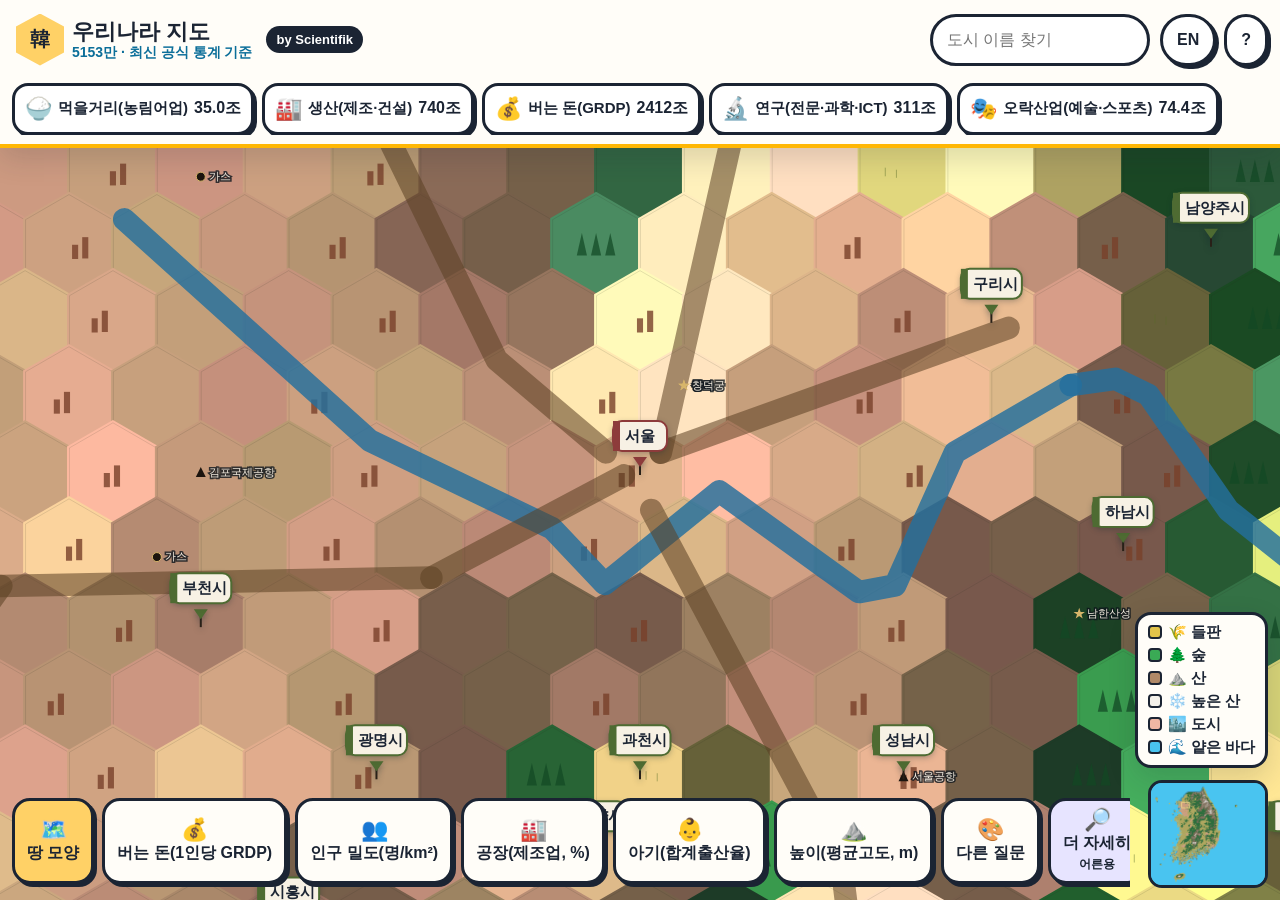
==== koreaciv/index.html @ 0bd12ffd "Add the koreaciv map under koreaciv/. Static files only, with relative paths, so GitHub Pages can se" ====
<!doctype html>
<html lang="ko">
<head>
  <meta charset="utf-8">
  <meta name="viewport" content="width=device-width, initial-scale=1, viewport-fit=cover">
  <title>코리아시브 — 대한민국을 문명 지도로</title>
  <meta name="description" content="공개 통계로 그린 대한민국의 헥스 지도. 인구, 지역내총생산, 발전소, 공항, 세계유산.">
  <meta name="theme-color" content="#e8f7ff">
  <link rel="icon" href="favicon.svg" type="image/svg+xml">
  <link rel="canonical" href="https://scientifik.ai/koreaciv/">
  <meta property="og:type" content="website">
  <meta property="og:title" content="코리아시브 — 대한민국을 문명 지도로">
  <meta property="og:description" content="시군구 통계와 지형을 문명 게임의 말로 읽어 주는 정적 지도.">
  <meta property="og:url" content="https://scientifik.ai/koreaciv/">
  <link rel="stylesheet" href="css/style.css">
</head>
<body>
  <header id="topbar">
    <button id="brand" class="brand" type="button" title="처음으로">
      <span class="seal" aria-hidden="true">韓</span>
      <span class="brand-text">
        <strong id="brand-name">대한민국</strong>
        <em id="brand-turn">2020</em>
      </span>
    </button>
    <a class="by" href="https://scientifik.ai" target="_blank" rel="noopener">by Scientifik</a>
    <div id="yields" class="yields" role="group" aria-label="산출"></div>
    <div class="spacer"></div>
    <form id="search-form" class="search" role="search">
      <input id="search" type="search" autocomplete="off" spellcheck="false" placeholder="도시 · 시군구 · 유산" aria-label="검색">
      <div id="search-list" class="search-list" hidden></div>
    </form>
    <div class="tb-actions">
      <button id="lang" class="btn" type="button">EN</button>
      <button id="about-btn" class="btn" type="button" aria-label="안내">?</button>
    </div>
  </header>

  <canvas id="map" aria-label="대한민국 헥스 지도"></canvas>
  <div id="tip" class="tip" hidden></div>

  <aside id="dock" class="dock" hidden></aside>
  <div id="about" class="modal" hidden></div>

  <div id="lensbar" class="lensbar"></div>
  <div id="legend" class="legend" hidden></div>
  <div id="key" class="key"></div>
  <canvas id="mini" class="mini" aria-label="미니맵"></canvas>
  <section id="tour" class="tour" hidden></section>

  <div id="loading">
    <div class="seal seal-lg" aria-hidden="true">韓</div>
    <p id="loading-text">국토를 살피는 중…</p>
  </div>
  <script type="module" src="js/app.js"></script>
</body>
</html>
---- koreaciv/css/style.css ----
:root {
  --sky: #e8f7ff;
  --sea: #2ea4e0;
  --ink: #1b2433;
  --card: #fffdf8;
  --sun: #ffb703;
  --coral: #ff6b6b;
  --leaf: #2f9e44;
  --grape: #5b4bdb;
  --line: #f0e2c4;
  --shadow: 0 10px 28px rgba(27, 36, 51, 0.16);
  --top: 148px;
  font-family: "Apple SD Gothic Neo", "Noto Sans KR", "Malgun Gothic", "Segoe UI", sans-serif;
  font-size: 18px;
  color: var(--ink);
  background: var(--sky);
}

* { box-sizing: border-box; }
[hidden] { display: none !important; }
html, body { margin: 0; height: 100%; overflow: hidden; }
button, input { font: inherit; color: inherit; }
button { cursor: pointer; }
#map {
  position: fixed; inset: 0; width: 100%; height: 100%; display: block;
  background: #49c4f0; touch-action: none;
}

#topbar {
  position: fixed; z-index: 5; top: 0; left: 0; right: 0;
  min-height: var(--top);
  display: flex; flex-wrap: wrap; align-items: center; gap: 10px;
  padding: 8px 12px;
  background: #fffdf8;
  border-bottom: 4px solid var(--sun);
  box-shadow: var(--shadow);
}
.brand { display: flex; align-items: center; gap: 8px; background: none; border: 0; padding: 4px; text-align: left; min-height: 56px; flex: 0 0 auto; }
.brand-text { display: flex; flex-direction: column; line-height: 1.15; white-space: nowrap; }
.brand-text strong { font-size: 22px; }
.brand-text em { font-style: normal; color: #0b6e99; font-size: 14px; font-weight: 700; }
.seal {
  width: 48px; height: 52px; display: grid; place-items: center;
  background: #ffd166; color: #1b2433;
  clip-path: polygon(50% 0, 100% 25%, 100% 75%, 50% 100%, 0 75%, 0 25%);
  font-size: 20px; font-weight: 800;
}
.seal-lg { width: 84px; height: 92px; font-size: 36px; margin: 0 auto 8px; }

.yields { display: flex; gap: 8px; min-width: 0; overflow-x: auto; flex: 1 0 100%; order: 10; }
.yield {
  display: flex; flex-direction: row; align-items: center; gap: 6px;
  background: #fff; border: 3px solid #1b2433; border-radius: 16px;
  padding: 6px 10px; min-height: 52px; flex: 0 0 auto;
  white-space: nowrap;
  box-shadow: 3px 3px 0 #1b2433;
}
.yield:hover, .yield:focus-visible { background: #fff4cc; }
.yield .emo { font-size: 22px; line-height: 1; }
.yield span { font-size: 15px; font-weight: 800; }
.yield b { font-size: 16px; font-variant-numeric: tabular-nums; }

.spacer { flex: 1 1 8px; }
.search { position: relative; width: 220px; flex: 0 1 220px; min-width: 160px; }
.search input {
  width: 100%; min-height: 52px; background: #fff; border: 3px solid #1b2433;
  border-radius: 999px; padding: 8px 14px; outline: none; font-size: 16px;
}
.search input:focus { box-shadow: 0 0 0 4px #ffd166; }
.search-list {
  position: absolute; top: calc(100% + 6px); left: 0; right: 0;
  background: #fff; border: 3px solid #1b2433; border-radius: 16px;
  box-shadow: var(--shadow); max-height: 320px; overflow: auto; z-index: 6;
}
.search-list button {
  display: block; width: 100%; text-align: left; background: none; border: 0;
  padding: 12px 14px; border-bottom: 1px solid var(--line); min-height: 52px;
}
.search-list button:hover, .search-list button.active { background: #fff4cc; }
.search-list small { display: block; color: #4d5b70; font-size: 14px; }

.tb-actions { display: flex; gap: 8px; flex: 0 0 auto; }
.btn {
  background: #fff; border: 3px solid #1b2433; border-radius: 999px;
  min-height: 52px; padding: 8px 14px; font-weight: 800; font-size: 16px;
  white-space: nowrap; flex: 0 0 auto;
  box-shadow: 3px 3px 0 #1b2433;
}
.btn:hover, .btn[aria-pressed="true"] { background: #ffd166; }
.btn-help { background: #c8f7dc; }

.lensbar, .legend, .key, .mini, .dock, .tip, .modal, .tour {
  position: fixed; z-index: 4;
}
.lensbar {
  left: 12px; right: 150px; bottom: 12px;
  display: flex; flex-wrap: nowrap; gap: 8px; overflow-x: auto; padding-bottom: 4px;
}
.lensbar button {
  flex: 0 0 auto;
  background: #fffdf8; border: 3px solid #1b2433; color: var(--ink);
  border-radius: 18px; min-height: 64px; padding: 8px 12px;
  font-size: 16px; font-weight: 800; box-shadow: 3px 3px 0 #1b2433;
  display: flex; flex-direction: column; align-items: center; justify-content: center; gap: 2px;
  white-space: nowrap;
}
.lensbar button .emo { font-size: 22px; line-height: 1; }
.lensbar button[aria-pressed="true"] { background: #ffd166; }
.lensbar button.grown { background: #e7e4ff; }

.legend {
  left: 12px; bottom: 92px; width: min(420px, calc(100vw - 24px));
  background: #fffdf8; border: 3px solid #1b2433; border-radius: 18px;
  padding: 12px 14px; box-shadow: var(--shadow);
}
.legend h3 { margin: 0; font-size: 22px; }
.legend .say { margin: 6px 0 0; font-size: 18px; line-height: 1.35; }
.legend .tech { margin: 4px 0 0; color: #4d5b70; font-size: 13px; }
.ramp { height: 16px; border-radius: 99px; margin: 10px 0 4px; border: 2px solid #1b2433; }
.ramp-scale { display: flex; justify-content: space-between; font-size: 14px; font-weight: 700; }

.key {
  right: 12px; bottom: 132px; background: #fffdf8; border: 3px solid #1b2433;
  border-radius: 16px; padding: 8px 10px; font-size: 15px; font-weight: 750;
  display: grid; gap: 4px; box-shadow: var(--shadow);
}
.sw { display: inline-block; width: 14px; height: 14px; border-radius: 4px; margin-right: 6px; vertical-align: -2px; border: 2px solid #1b2433; }
.mini {
  right: 12px; bottom: 12px; width: 120px; height: 108px;
  background: #49c4f0; border: 3px solid #1b2433; border-radius: 14px;
}

.tip {
  z-index: 6; pointer-events: none; max-width: 280px;
  background: #fffdf8; border: 3px solid #1b2433; border-radius: 14px;
  padding: 10px 12px; font-size: 16px; line-height: 1.35; box-shadow: var(--shadow);
}
.tip strong { display: block; font-size: 18px; }
.tip span { color: #4d5b70; }

.dock {
  top: calc(var(--top) + 12px); left: 12px; bottom: 108px;
  width: min(480px, calc(100vw - 24px));
  background: var(--card); border: 3px solid #1b2433; border-radius: 22px;
  box-shadow: var(--shadow); display: flex; flex-direction: column; overflow: hidden;
}
.dock header {
  display: flex; align-items: flex-start; gap: 8px;
  padding: 14px 14px 10px; border-bottom: 3px solid var(--line);
}
.dock header h2 { margin: 0; font-size: 26px; line-height: 1.2; }
.dock header p, .sub { margin: 4px 0 0; color: #4d5b70; font-size: 16px; }
.dock .body { overflow: auto; padding: 14px 16px 20px; }
.icon-x {
  margin-left: auto; background: #ffd166; border: 3px solid #1b2433;
  border-radius: 999px; min-width: 52px; min-height: 52px; font-size: 18px; font-weight: 800;
}

.badge {
  display: inline-block; background: #5b4bdb; color: white;
  border-radius: 999px; padding: 6px 12px; font-size: 16px; font-weight: 800;
}
.stats { display: grid; grid-template-columns: repeat(3, 1fr); gap: 8px; margin: 10px 0; }
.stat { background: #f3fbff; border: 2px solid #1b2433; border-radius: 14px; padding: 8px; }
.stat span { display: block; color: #4d5b70; font-size: 13px; font-weight: 750; }
.stat b { font-size: 18px; }
.stat small { display: block; color: #4d5b70; font-size: 12px; }
.yield-row { display: flex; flex-wrap: wrap; gap: 8px; margin: 8px 0; }
.yield-row em {
  font-style: normal; background: #fff; border: 2px solid #1b2433;
  border-radius: 12px; padding: 8px 10px; font-size: 15px; font-weight: 750;
}
.cards { display: grid; grid-template-columns: 1fr 1fr; gap: 8px; }
.card { background: #f7fff4; border: 2px solid #1b2433; border-radius: 14px; padding: 10px; }
.card strong { display: block; font-size: 18px; }
.card small { color: #4d5b70; }
.bars { display: grid; gap: 8px; margin: 8px 0 12px; }
.bar { display: grid; grid-template-columns: 110px 1fr 48px; gap: 8px; align-items: center; font-size: 15px; font-weight: 700; }
.bar i { display: block; height: 14px; background: #efe6d4; border-radius: 99px; overflow: hidden; border: 2px solid #1b2433; }
.bar i b { display: block; height: 100%; background: #ff8c42; }
.list-btn, .member {
  width: 100%; text-align: left; background: #fff; border: 3px solid #1b2433;
  border-radius: 16px; padding: 12px; margin: 0 0 8px; min-height: 56px;
  font-size: 17px; font-weight: 750; box-shadow: 3px 3px 0 #1b2433;
}
.list-btn:hover, .member:hover { background: #fff4cc; }
.tabs { display: flex; gap: 6px; overflow: auto; padding-bottom: 8px; }
.tabs button {
  background: #fff; border: 2px solid #1b2433; border-radius: 999px;
  padding: 8px 12px; min-height: 44px; white-space: nowrap; font-weight: 800;
}
.tabs button[aria-pressed="true"] { background: #ffd166; }
.table-wrap { overflow: auto; max-height: 38vh; border: 3px solid #1b2433; border-radius: 12px; }
table { width: 100%; border-collapse: collapse; font-size: 15px; }
th, td { padding: 8px; text-align: right; white-space: nowrap; border-bottom: 1px solid var(--line); }
th { position: sticky; top: 0; background: #fff4cc; cursor: pointer; }
td:first-child, th:first-child { text-align: left; }
tr.sel { background: #ffe08a; }
.axes { display: flex; gap: 8px; margin-bottom: 8px; }
.axes label { flex: 1; font-size: 15px; font-weight: 800; display: grid; gap: 4px; }
.axes select { width: 100%; min-height: 48px; border: 3px solid #1b2433; border-radius: 12px; background: #fff; font-size: 16px; }
#scatter { width: 100%; height: 220px; background: #fff; border: 3px solid #1b2433; border-radius: 12px; display: block; }
.grown-note {
  background: #e7e4ff; border-radius: 12px; padding: 8px 10px; font-size: 15px; margin-bottom: 8px;
}

.modal { inset: 0; z-index: 8; background: rgba(27, 36, 51, 0.45); display: grid; place-items: center; padding: 16px; }
.sheet {
  width: min(880px, 100%); max-height: min(88vh, 920px); background: #fffdf8;
  border: 3px solid #1b2433; border-radius: 22px; overflow: auto; box-shadow: var(--shadow);
}
.sheet header { display: flex; align-items: center; padding: 14px; }
.source { border-top: 3px solid var(--line); padding: 12px 14px; }
.source h3 { margin: 0 0 4px; font-size: 18px; }
.source p { margin: 4px 0; font-size: 15px; line-height: 1.45; }
.note { background: #fff4cc; border-radius: 12px; padding: 10px 12px; margin: 10px 14px; font-size: 16px; line-height: 1.45; }

.tour {
  left: 50%; bottom: 108px; transform: translateX(-50%);
  width: min(560px, calc(100vw - 24px));
  background: #fffdf8; border: 4px solid #1b2433; border-radius: 24px;
  padding: 16px; box-shadow: var(--shadow); z-index: 7;
}
.tour .emo { font-size: 40px; }
.tour h2 { margin: 4px 0; font-size: 28px; }
.tour p { margin: 0 0 12px; font-size: 18px; line-height: 1.4; }
.tour .row { display: flex; gap: 8px; }
.tour .row button { flex: 1; min-height: 56px; font-size: 18px; }
.tour .go { background: #2f9e44; color: white; }

.by {
  align-self: center; flex: 0 0 auto;
  background: #1b2433; color: white; text-decoration: none;
  border-radius: 999px; padding: 6px 10px; font-size: 13px; font-weight: 800;
  white-space: nowrap;
}
.by:hover { background: #5b4bdb; }

#loading {
  position: fixed; inset: 0; z-index: 9; display: grid; place-items: center; align-content: center;
  background: #e8f7ff; text-align: center;
}
#loading p { font-size: 22px; font-weight: 800; }
.hidden { display: none !important; }

h3 { font-size: 18px; margin: 14px 0 6px; }

@media (max-width: 800px) {
  :root { --top: auto; font-size: 17px; }
  #topbar { flex-wrap: wrap; padding: 8px; gap: 8px; }
  .brand-text strong { font-size: 18px; }
  .search { flex: 1 1 150px; min-width: 150px; width: auto; }
  .yields { order: 5; flex: 1 0 100%; width: 100%; }
  .yield { min-height: 44px; }
  .dock {
    left: 8px; right: 8px; top: auto; bottom: 84px; width: auto; height: auto;
    max-height: 48vh; border-radius: 18px;
  }
  .lensbar { left: 8px; right: 8px; bottom: 8px; }
  .legend { left: 8px; right: 8px; bottom: 88px; width: auto; }
  .key, .mini { display: none; }
  .tour { bottom: 96px; }
}
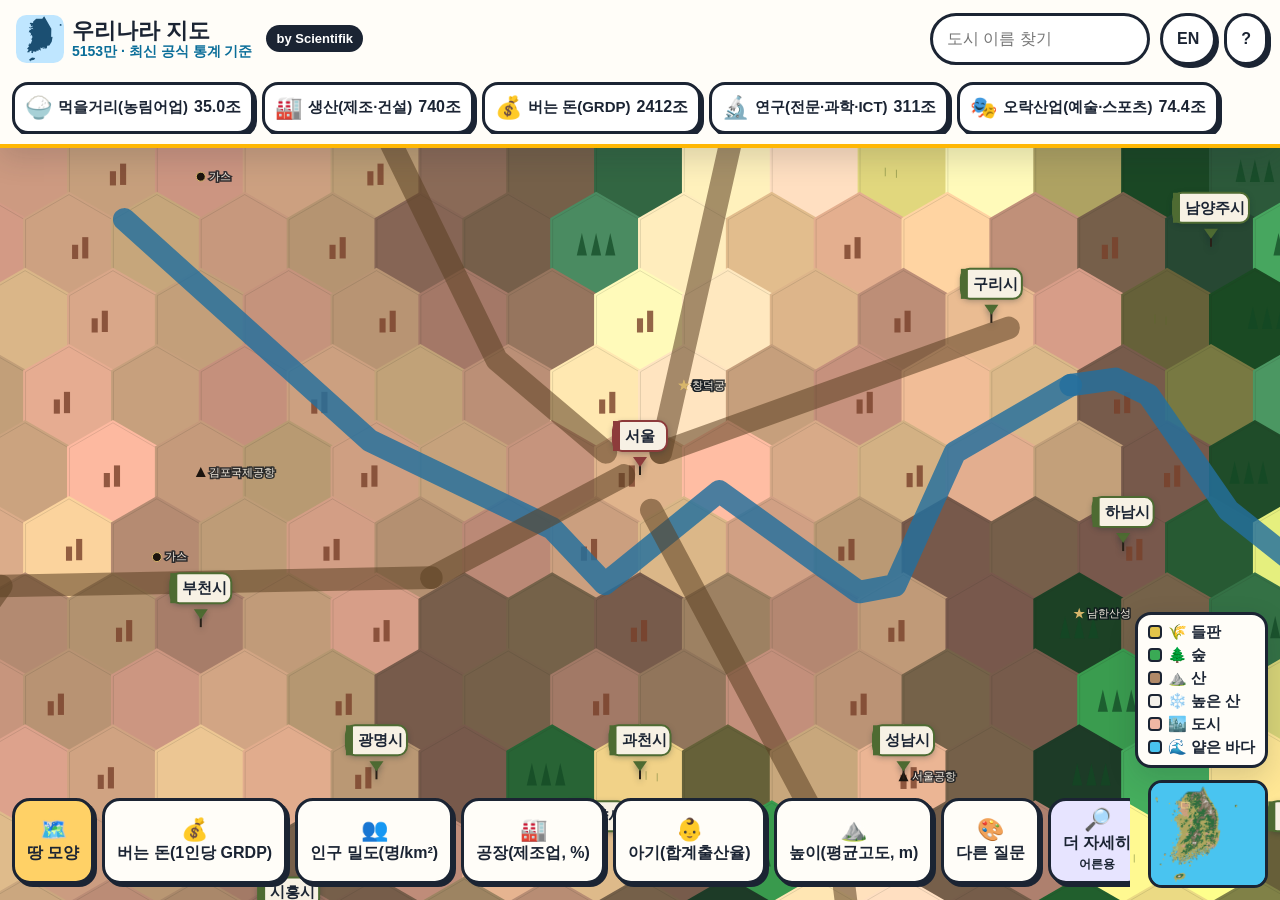
==== commit 480d555d: "Replace the hex seal with a sky-blue map of Korea. The badge is drawn from the district outline: the" ====
--- a/koreaciv/index.html
+++ b/koreaciv/index.html
@@ -17,7 +17,12 @@
 <body>
   <header id="topbar">
     <button id="brand" class="brand" type="button" title="처음으로">
-      <span class="seal" aria-hidden="true">韓</span>
+      <span class="seal" aria-hidden="true"><svg xmlns="http://www.w3.org/2000/svg" focusable="false" viewBox="0 0 64 64">
+  <rect width="64" height="64" rx="14" fill="#BFE6FF"/>
+  <path fill="#1B4F72" d="M 14.70 49.66 L 16.90 46.44 L 14.79 45.06 L 17.71 41.40 L 15.89 40.05 L 17.75 39.29 L 17.40 38.18 L 17.97 37.67 L 19.32 37.47 L 17.86 38.27 L 18.45 38.93 L 19.99 37.71 L 21.52 33.33 L 19.56 31.66 L 21.18 31.69 L 21.92 29.35 L 21.16 26.39 L 20.35 27.38 L 18.55 27.05 L 19.95 26.25 L 19.70 24.00 L 18.42 23.90 L 19.40 22.99 L 16.96 23.01 L 18.44 19.60 L 19.32 20.05 L 20.52 18.77 L 20.29 17.84 L 23.33 18.95 L 21.51 16.97 L 19.69 17.92 L 17.76 17.34 L 17.72 15.96 L 19.94 17.27 L 20.13 16.85 L 19.46 16.43 L 19.36 15.54 L 20.57 16.46 L 22.34 15.08 L 21.82 14.13 L 20.65 15.29 L 19.30 13.13 L 20.70 12.89 L 18.15 11.63 L 19.24 10.22 L 22.78 10.60 L 22.94 8.78 L 26.96 4.87 L 35.04 4.90 L 37.53 1.57 L 47.11 18.45 L 46.89 27.85 L 47.22 29.56 L 48.37 28.98 L 48.71 29.80 L 47.59 35.60 L 44.50 40.64 L 41.55 41.08 L 41.39 43.37 L 39.65 45.71 L 39.22 44.05 L 36.72 45.35 L 36.20 44.15 L 38.13 44.49 L 37.13 42.34 L 37.45 43.88 L 35.54 42.99 L 35.25 44.65 L 32.59 43.36 L 32.95 47.61 L 30.31 45.63 L 30.30 48.07 L 29.43 46.89 L 28.16 47.99 L 27.05 47.43 L 27.15 48.96 L 25.91 48.74 L 25.71 49.80 L 25.12 48.61 L 22.44 48.68 L 22.86 50.36 L 22.04 50.98 L 19.96 49.52 L 20.88 48.61 L 20.39 47.29 L 17.78 48.52 L 18.18 49.59 L 14.70 49.66 Z"/>
+  <path fill="#1B4F72" d="M 17.53 59.45 L 21.34 56.81 L 25.58 57.20 L 24.21 59.72 L 19.66 60.54 L 18.94 61.84 L 17.53 59.45 Z"/>
+  <circle cx="59.47" cy="13.20" r="1.25" fill="#1B4F72"/>
+</svg></span>
       <span class="brand-text">
         <strong id="brand-name">대한민국</strong>
         <em id="brand-turn">2020</em>
@@ -49,7 +54,12 @@
   <section id="tour" class="tour" hidden></section>
 
   <div id="loading">
-    <div class="seal seal-lg" aria-hidden="true">韓</div>
+    <div class="seal seal-lg" aria-hidden="true"><svg xmlns="http://www.w3.org/2000/svg" focusable="false" viewBox="0 0 64 64">
+  <rect width="64" height="64" rx="14" fill="#BFE6FF"/>
+  <path fill="#1B4F72" d="M 14.70 49.66 L 16.90 46.44 L 14.79 45.06 L 17.71 41.40 L 15.89 40.05 L 17.75 39.29 L 17.40 38.18 L 17.97 37.67 L 19.32 37.47 L 17.86 38.27 L 18.45 38.93 L 19.99 37.71 L 21.52 33.33 L 19.56 31.66 L 21.18 31.69 L 21.92 29.35 L 21.16 26.39 L 20.35 27.38 L 18.55 27.05 L 19.95 26.25 L 19.70 24.00 L 18.42 23.90 L 19.40 22.99 L 16.96 23.01 L 18.44 19.60 L 19.32 20.05 L 20.52 18.77 L 20.29 17.84 L 23.33 18.95 L 21.51 16.97 L 19.69 17.92 L 17.76 17.34 L 17.72 15.96 L 19.94 17.27 L 20.13 16.85 L 19.46 16.43 L 19.36 15.54 L 20.57 16.46 L 22.34 15.08 L 21.82 14.13 L 20.65 15.29 L 19.30 13.13 L 20.70 12.89 L 18.15 11.63 L 19.24 10.22 L 22.78 10.60 L 22.94 8.78 L 26.96 4.87 L 35.04 4.90 L 37.53 1.57 L 47.11 18.45 L 46.89 27.85 L 47.22 29.56 L 48.37 28.98 L 48.71 29.80 L 47.59 35.60 L 44.50 40.64 L 41.55 41.08 L 41.39 43.37 L 39.65 45.71 L 39.22 44.05 L 36.72 45.35 L 36.20 44.15 L 38.13 44.49 L 37.13 42.34 L 37.45 43.88 L 35.54 42.99 L 35.25 44.65 L 32.59 43.36 L 32.95 47.61 L 30.31 45.63 L 30.30 48.07 L 29.43 46.89 L 28.16 47.99 L 27.05 47.43 L 27.15 48.96 L 25.91 48.74 L 25.71 49.80 L 25.12 48.61 L 22.44 48.68 L 22.86 50.36 L 22.04 50.98 L 19.96 49.52 L 20.88 48.61 L 20.39 47.29 L 17.78 48.52 L 18.18 49.59 L 14.70 49.66 Z"/>
+  <path fill="#1B4F72" d="M 17.53 59.45 L 21.34 56.81 L 25.58 57.20 L 24.21 59.72 L 19.66 60.54 L 18.94 61.84 L 17.53 59.45 Z"/>
+  <circle cx="59.47" cy="13.20" r="1.25" fill="#1B4F72"/>
+</svg></div>
     <p id="loading-text">국토를 살피는 중…</p>
   </div>
   <script type="module" src="js/app.js"></script>
--- a/koreaciv/css/style.css
+++ b/koreaciv/css/style.css
@@ -40,12 +40,11 @@
 .brand-text strong { font-size: 22px; }
 .brand-text em { font-style: normal; color: #0b6e99; font-size: 14px; font-weight: 700; }
 .seal {
-  width: 48px; height: 52px; display: grid; place-items: center;
-  background: #ffd166; color: #1b2433;
-  clip-path: polygon(50% 0, 100% 25%, 100% 75%, 50% 100%, 0 75%, 0 25%);
-  font-size: 20px; font-weight: 800;
-}
-.seal-lg { width: 84px; height: 92px; font-size: 36px; margin: 0 auto 8px; }
+  width: 48px; height: 48px; display: block; flex: 0 0 auto;
+  background: none; border: 0; padding: 0; line-height: 0;
+}
+.seal svg { width: 100%; height: 100%; display: block; }
+.seal-lg { width: 84px; height: 84px; margin: 0 auto 8px; }
 
 .yields { display: flex; gap: 8px; min-width: 0; overflow-x: auto; flex: 1 0 100%; order: 10; }
 .yield {
